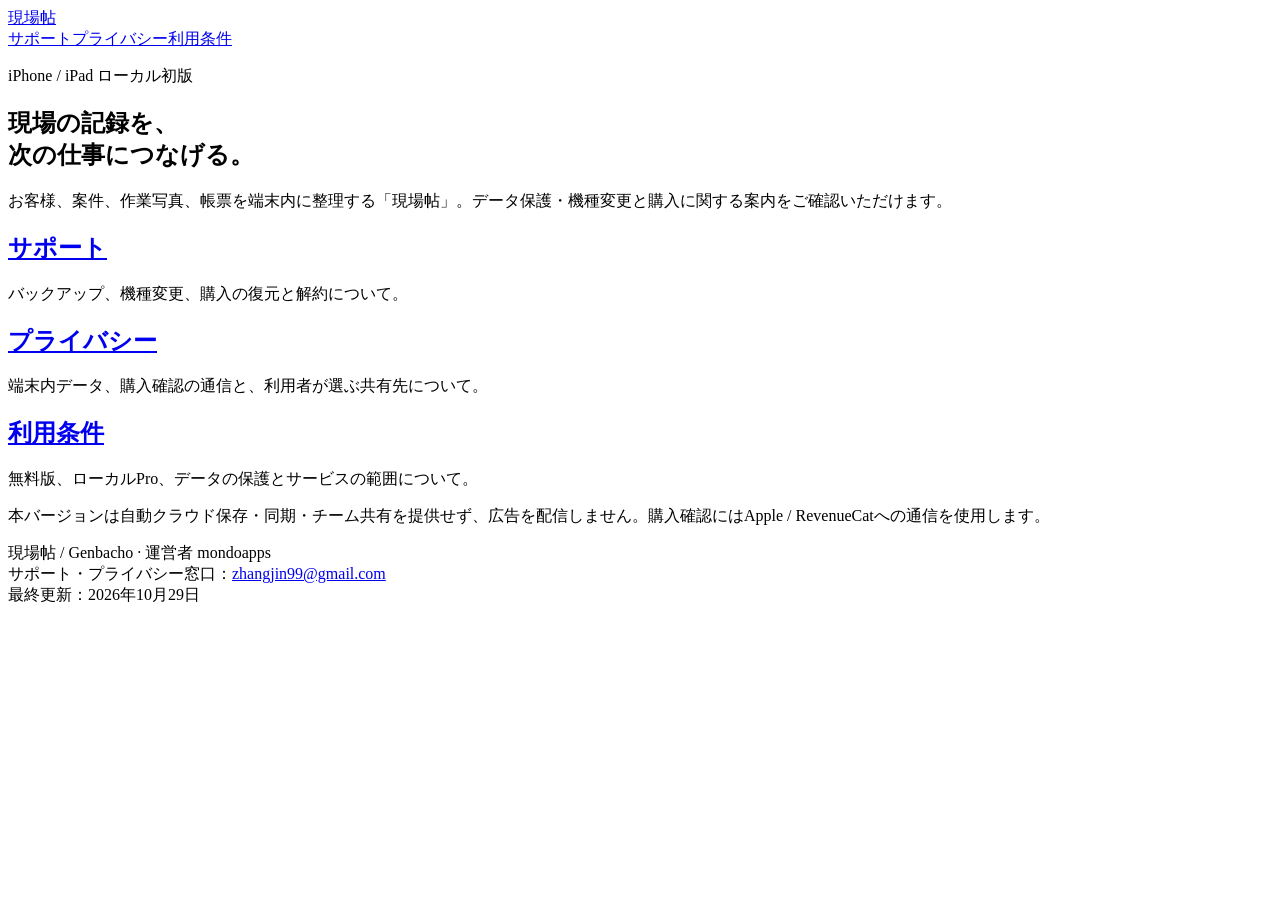
==== genbacho/index.html @ c8ca2411 "Publish Genbacho privacy, support and local release terms" ====
<!doctype html>
<html lang="ja"><head><meta charset="utf-8"><meta name="viewport" content="width=device-width, initial-scale=1"><meta name="description" content="現場帖のローカル初版に関するサポート、プライバシーと利用条件のご案内。"><title>サポートとご案内 | 現場帖</title><link rel="stylesheet" href="assets/style.css"></head><body><header><div class="wrap"><a class="brand" href="index.html">現場帖</a><nav aria-label="メインナビゲーション"><a href="support.html">サポート</a><a href="privacy.html">プライバシー</a><a href="terms.html">利用条件</a></nav></div></header><main class="wrap"><article><p class="eyebrow">iPhone / iPad ローカル初版</p><h1>現場の記録を、<br>次の仕事につなげる。</h1><p>お客様、案件、作業写真、帳票を端末内に整理する「現場帖」。データ保護・機種変更と購入に関する案内をご確認いただけます。</p><div class="cards"><section class="card"><h2><a href="support.html">サポート</a></h2><p>バックアップ、機種変更、購入の復元と解約について。</p></section><section class="card"><h2><a href="privacy.html">プライバシー</a></h2><p>端末内データ、購入確認の通信と、利用者が選ぶ共有先について。</p></section><section class="card"><h2><a href="terms.html">利用条件</a></h2><p>無料版、ローカルPro、データの保護とサービスの範囲について。</p></section></div><p class="note">本バージョンは自動クラウド保存・同期・チーム共有を提供せず、広告を配信しません。購入確認にはApple / RevenueCatへの通信を使用します。</p></article><footer>現場帖 / Genbacho · 運営者 mondoapps<br>サポート・プライバシー窓口：<a href="mailto:zhangjin99@gmail.com">zhangjin99@gmail.com</a><br>最終更新：2026年10月29日</footer></main></body></html>
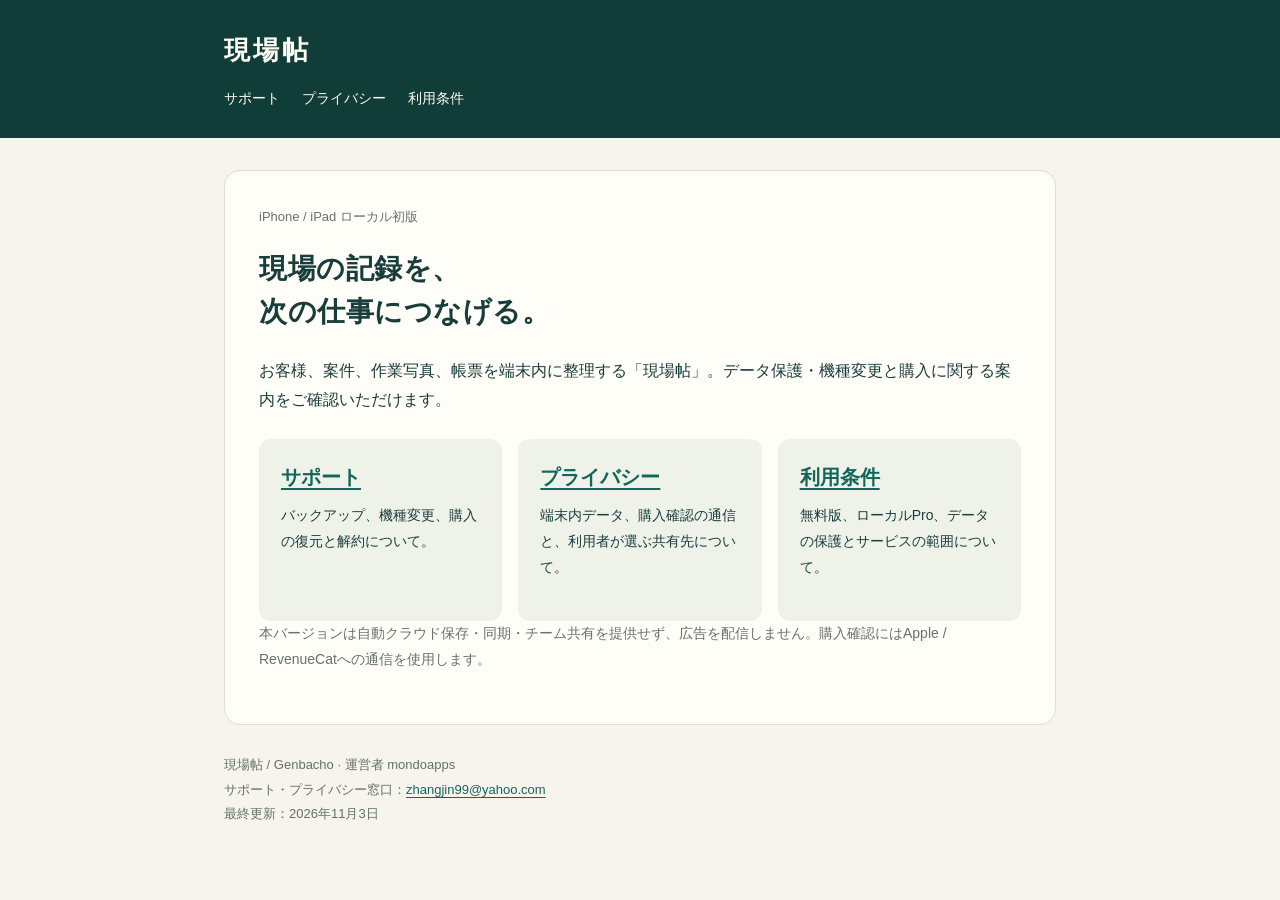
==== commit 8c668d48: "fix(genbacho): correct index.html contact to Yahoo" ====
--- a/genbacho/index.html
+++ b/genbacho/index.html
@@ -1,2 +1,2 @@
 <!doctype html>
-<html lang="ja"><head><meta charset="utf-8"><meta name="viewport" content="width=device-width, initial-scale=1"><meta name="description" content="現場帖のローカル初版に関するサポート、プライバシーと利用条件のご案内。"><title>サポートとご案内 | 現場帖</title><link rel="stylesheet" href="assets/style.css"></head><body><header><div class="wrap"><a class="brand" href="index.html">現場帖</a><nav aria-label="メインナビゲーション"><a href="support.html">サポート</a><a href="privacy.html">プライバシー</a><a href="terms.html">利用条件</a></nav></div></header><main class="wrap"><article><p class="eyebrow">iPhone / iPad ローカル初版</p><h1>現場の記録を、<br>次の仕事につなげる。</h1><p>お客様、案件、作業写真、帳票を端末内に整理する「現場帖」。データ保護・機種変更と購入に関する案内をご確認いただけます。</p><div class="cards"><section class="card"><h2><a href="support.html">サポート</a></h2><p>バックアップ、機種変更、購入の復元と解約について。</p></section><section class="card"><h2><a href="privacy.html">プライバシー</a></h2><p>端末内データ、購入確認の通信と、利用者が選ぶ共有先について。</p></section><section class="card"><h2><a href="terms.html">利用条件</a></h2><p>無料版、ローカルPro、データの保護とサービスの範囲について。</p></section></div><p class="note">本バージョンは自動クラウド保存・同期・チーム共有を提供せず、広告を配信しません。購入確認にはApple / RevenueCatへの通信を使用します。</p></article><footer>現場帖 / Genbacho · 運営者 mondoapps<br>サポート・プライバシー窓口：<a href="mailto:zhangjin99@gmail.com">zhangjin99@gmail.com</a><br>最終更新：2026年10月29日</footer></main></body></html>
+<html lang="ja"><head><meta charset="utf-8"><meta name="viewport" content="width=device-width, initial-scale=1"><meta name="description" content="現場帖のローカル初版に関するサポート、プライバシーと利用条件のご案内。"><title>サポートとご案内 | 現場帖</title><link rel="stylesheet" href="assets/style.css"></head><body><header><div class="wrap"><a class="brand" href="index.html">現場帖</a><nav aria-label="メインナビゲーション"><a href="support.html">サポート</a><a href="privacy.html">プライバシー</a><a href="terms.html">利用条件</a></nav></div></header><main class="wrap"><article><p class="eyebrow">iPhone / iPad ローカル初版</p><h1>現場の記録を、<br>次の仕事につなげる。</h1><p>お客様、案件、作業写真、帳票を端末内に整理する「現場帖」。データ保護・機種変更と購入に関する案内をご確認いただけます。</p><div class="cards"><section class="card"><h2><a href="support.html">サポート</a></h2><p>バックアップ、機種変更、購入の復元と解約について。</p></section><section class="card"><h2><a href="privacy.html">プライバシー</a></h2><p>端末内データ、購入確認の通信と、利用者が選ぶ共有先について。</p></section><section class="card"><h2><a href="terms.html">利用条件</a></h2><p>無料版、ローカルPro、データの保護とサービスの範囲について。</p></section></div><p class="note">本バージョンは自動クラウド保存・同期・チーム共有を提供せず、広告を配信しません。購入確認にはApple / RevenueCatへの通信を使用します。</p></article><footer>現場帖 / Genbacho · 運営者 mondoapps<br>サポート・プライバシー窓口：<a href="mailto:zhangjin99@yahoo.com">zhangjin99@yahoo.com</a><br>最終更新：2026年11月3日</footer></main></body></html>
--- a/genbacho/assets/style.css
+++ b/genbacho/assets/style.css
@@ -0,0 +1 @@
+*{box-sizing:border-box}html{color-scheme:light}body{margin:0;background:#f6f4ed;color:#193d3b;font:16px/1.85 -apple-system,BlinkMacSystemFont,"Hiragino Sans","Yu Gothic",sans-serif}a{color:#12665c;text-underline-offset:.2em}a:focus-visible{outline:3px solid #e3a84e;outline-offset:4px}header{background:#103d38;color:#fffdf3}header .wrap{padding:26px 24px}header a{color:#fffdf3;text-decoration:none}.brand{font-size:26px;font-weight:750;letter-spacing:.12em}nav{display:flex;gap:22px;flex-wrap:wrap;font-size:14px;margin-top:12px}.wrap{max-width:880px;margin:auto;padding:32px 24px}article{background:#fffdf8;padding:34px;border:1px solid #deded0;border-radius:16px}h1{font-size:28px;line-height:1.55;margin:0 0 22px;letter-spacing:.02em}h2{font-size:20px;line-height:1.6;margin:36px 0 12px;padding-top:8px;border-top:1px solid #e3e5db}p{margin:0 0 18px;overflow-wrap:anywhere}ul,ol{padding-left:1.4em;margin:16px 0 24px}li{margin:8px 0}.eyebrow{font-size:13px;color:#65746c}.cards{display:grid;grid-template-columns:repeat(auto-fit,minmax(210px,1fr));gap:16px;margin-top:24px}.card{padding:22px;background:#eef2e9;border-radius:12px}.card h2{margin:0 0 10px;padding:0;border:0}.card p{font-size:14px}.note{font-size:14px;color:#66736b}footer{font-size:13px;color:#62716b;padding:28px 0 12px}@media(max-width:540px){.wrap{padding:24px 16px}article{padding:24px 20px}h1{font-size:24px}header .wrap{padding:22px 16px}}
